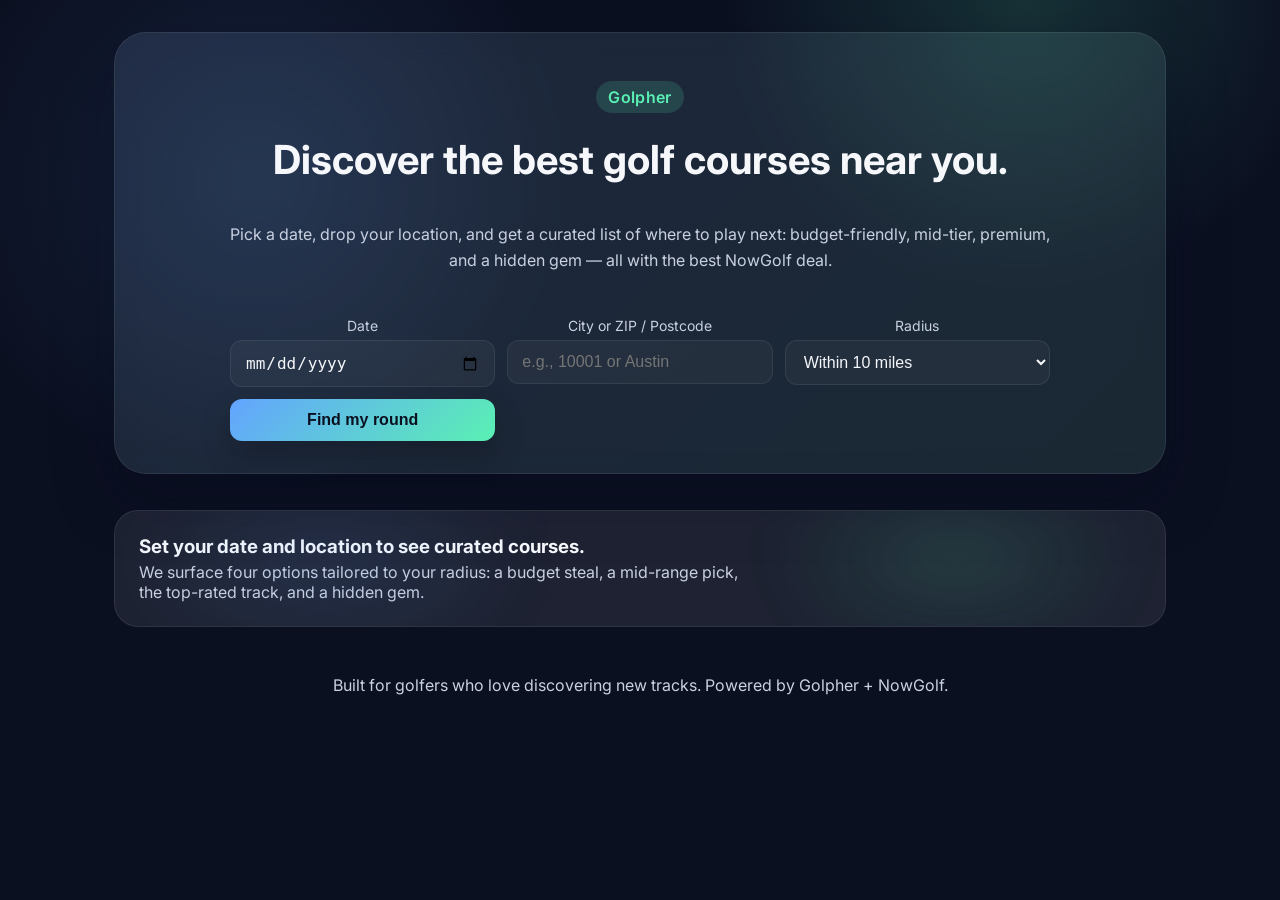
==== index.html @ 92be57af "Center hero layout and remove curated picks card" ====
<!DOCTYPE html>
<html lang="en">
<head>
  <meta charset="UTF-8" />
  <meta name="viewport" content="width=device-width, initial-scale=1.0" />
  <title>Golpher | Find Your Next Round</title>
  <link rel="preconnect" href="https://fonts.googleapis.com">
  <link rel="preconnect" href="https://fonts.gstatic.com" crossorigin>
  <link href="https://fonts.googleapis.com/css2?family=Inter:wght@400;600;700&display=swap" rel="stylesheet">
  <link rel="stylesheet" href="styles.css" />
</head>
<body>
  <div class="app-shell">
    <header class="hero">
      <div class="hero__content">
        <p class="eyebrow">Golpher</p>
        <h1>Discover the best golf courses near you.</h1>
        <p class="lede">Pick a date, drop your location, and get a curated list of where to play next: budget-friendly, mid-tier, premium, and a hidden gem — all with the best NowGolf deal.</p>
        <form id="searchForm" class="search-form">
          <div class="field">
            <label for="playDate">Date</label>
            <input type="date" id="playDate" name="playDate" required />
          </div>
          <div class="field">
            <label for="location">City or ZIP / Postcode</label>
            <input type="text" id="location" name="location" placeholder="e.g., 10001 or Austin" required />
          </div>
          <div class="field">
            <label for="radius">Radius</label>
            <select id="radius" name="radius" required>
              <option value="10">Within 10 miles</option>
              <option value="25">Within 25 miles</option>
              <option value="50">Within 50 miles</option>
            </select>
          </div>
          <button type="submit" class="primary">Find my round</button>
        </form>
      </div>
    </header>

    <main>
      <section id="results" class="results">
        <div class="placeholder">
          <div class="glow"></div>
          <h3>Set your date and location to see curated courses.</h3>
          <p>We surface four options tailored to your radius: a budget steal, a mid-range pick, the top-rated track, and a hidden gem.</p>
        </div>
      </section>
    </main>

    <footer class="footer">
      <p>Built for golfers who love discovering new tracks. Powered by Golpher + NowGolf.</p>
    </footer>
  </div>
  <script src="script.js"></script>
</body>
</html>
---- styles.css ----
:root {
  --bg: #0b1021;
  --card: rgba(255, 255, 255, 0.05);
  --card-strong: rgba(255, 255, 255, 0.08);
  --text: #f5f7fb;
  --muted: #c9d1e1;
  --accent: #5af0b3;
  --accent-2: #63a4ff;
  --danger: #ff6f91;
  --shadow: 0 25px 60px rgba(5, 10, 30, 0.35);
  --radius: 18px;
  --border: 1px solid rgba(255, 255, 255, 0.08);
}

* {
  box-sizing: border-box;
}

body {
  margin: 0;
  font-family: 'Inter', system-ui, -apple-system, sans-serif;
  background: radial-gradient(circle at 20% 20%, rgba(99, 164, 255, 0.12), transparent 25%),
    radial-gradient(circle at 80% 0%, rgba(90, 240, 179, 0.15), transparent 22%),
    var(--bg);
  color: var(--text);
  min-height: 100vh;
}

.app-shell {
  max-width: 1100px;
  margin: 0 auto;
  padding: 32px 24px 72px;
}

.hero {
  display: flex;
  flex-direction: column;
  align-items: center;
  gap: 28px;
  padding: 32px;
  border: var(--border);
  background: linear-gradient(135deg, rgba(99, 164, 255, 0.08), rgba(90, 240, 179, 0.06)), var(--card);
  backdrop-filter: blur(12px);
  border-radius: 32px;
  box-shadow: var(--shadow);
  text-align: center;
}

.hero__content {
  width: min(820px, 100%);
  display: flex;
  flex-direction: column;
  gap: 10px;
  align-items: center;
}

.hero__content h1 {
  margin: 0 0 12px;
  font-size: clamp(28px, 4vw, 40px);
}

.lede {
  color: var(--muted);
  line-height: 1.6;
  margin-bottom: 16px;
}

.eyebrow {
  display: inline-block;
  background: rgba(90, 240, 179, 0.15);
  color: var(--accent);
  padding: 6px 12px;
  border-radius: 999px;
  font-weight: 600;
  margin-bottom: 12px;
  letter-spacing: 0.02em;
}

.search-form {
  display: grid;
  grid-template-columns: repeat(auto-fit, minmax(200px, 1fr));
  gap: 12px;
  margin-top: 18px;
  width: 100%;
}

.field {
  display: flex;
  flex-direction: column;
  gap: 6px;
}

label {
  color: var(--muted);
  font-size: 14px;
}

input, select {
  padding: 12px 14px;
  border-radius: 12px;
  border: var(--border);
  background: rgba(255, 255, 255, 0.04);
  color: var(--text);
  font-size: 16px;
  outline: none;
  transition: border 0.2s ease, transform 0.2s ease;
}

input:focus, select:focus {
  border: 1px solid var(--accent);
  transform: translateY(-1px);
}

button.primary {
  border: none;
  border-radius: 12px;
  background: linear-gradient(135deg, var(--accent-2), var(--accent));
  color: #0b1021;
  font-weight: 700;
  font-size: 16px;
  cursor: pointer;
  padding: 12px 16px;
  align-self: end;
  box-shadow: 0 14px 30px rgba(0, 0, 0, 0.22);
  transition: transform 0.2s ease, box-shadow 0.2s ease;
}

button.primary:hover {
  transform: translateY(-2px);
  box-shadow: 0 20px 40px rgba(0, 0, 0, 0.28);
}

.results {
  margin-top: 36px;
  display: grid;
  grid-template-columns: repeat(auto-fit, minmax(260px, 1fr));
  gap: 16px;
}

.placeholder {
  grid-column: 1 / -1;
  background: var(--card-strong);
  border: var(--border);
  padding: 24px;
  border-radius: 24px;
  position: relative;
  overflow: hidden;
}

.placeholder h3 {
  margin: 0 0 4px;
}

.placeholder p {
  color: var(--muted);
  margin: 0;
  max-width: 620px;
}

.placeholder .glow {
  position: absolute;
  inset: 0;
  background: radial-gradient(circle at 20% 20%, rgba(99, 164, 255, 0.2), transparent 25%),
    radial-gradient(circle at 80% 0%, rgba(90, 240, 179, 0.25), transparent 22%);
  filter: blur(40px);
  opacity: 0.7;
  pointer-events: none;
}

.cards-grid {
  display: grid;
  grid-template-columns: repeat(auto-fit, minmax(260px, 1fr));
  gap: 16px;
}

.card {
  background: var(--card-strong);
  border: var(--border);
  border-radius: 22px;
  padding: 18px;
  box-shadow: var(--shadow);
  position: relative;
  overflow: hidden;
}

.card h3 {
  margin: 0 0 6px;
}

.card p {
  margin: 4px 0;
  color: var(--muted);
  line-height: 1.5;
}

.tag {
  display: inline-flex;
  align-items: center;
  gap: 6px;
  padding: 6px 10px;
  border-radius: 12px;
  background: rgba(255, 255, 255, 0.08);
  color: #fff;
  font-weight: 700;
  font-size: 12px;
  text-transform: uppercase;
  letter-spacing: 0.03em;
}

.tag--budget { color: #9af5c5; background: rgba(154, 245, 197, 0.15); }
.tag--mid { color: #e0e8ff; background: rgba(224, 232, 255, 0.13); }
.tag--best { color: #ffe8a3; background: rgba(255, 232, 163, 0.16); }
.tag--gem { color: #ffb3d6; background: rgba(255, 179, 214, 0.16); }

.row {
  display: flex;
  justify-content: space-between;
  gap: 10px;
  align-items: center;
  margin-top: 10px;
}

.primary-link {
  color: var(--accent);
  font-weight: 700;
  text-decoration: none;
  padding: 10px 12px;
  border-radius: 12px;
  border: 1px solid rgba(255, 255, 255, 0.12);
  background: rgba(255, 255, 255, 0.05);
  transition: transform 0.2s ease, border-color 0.2s ease;
}

.primary-link:hover {
  transform: translateY(-1px);
  border-color: var(--accent);
}

.price {
  font-size: 22px;
  font-weight: 700;
  color: var(--accent);
}

.subtext {
  color: var(--muted);
  font-size: 13px;
}

.course-meta {
  display: flex;
  flex-wrap: wrap;
  gap: 8px;
  margin-top: 10px;
}

.badge {
  padding: 6px 10px;
  border-radius: 12px;
  border: var(--border);
  background: rgba(255, 255, 255, 0.06);
  color: var(--muted);
  font-size: 13px;
}

button.secondary {
  margin-top: 12px;
  width: 100%;
  padding: 12px;
  border-radius: 12px;
  border: 1px solid rgba(255, 255, 255, 0.12);
  background: rgba(255, 255, 255, 0.06);
  color: var(--text);
  font-weight: 700;
  cursor: pointer;
  transition: transform 0.2s ease, border 0.2s ease;
}

button.secondary:hover {
  transform: translateY(-1px);
  border-color: var(--accent);
}

.footer {
  margin-top: 48px;
  text-align: center;
  color: var(--muted);
}

@media (max-width: 600px) {
  .app-shell {
    padding: 18px 16px 64px;
  }
  .hero {
    padding: 20px;
  }
}
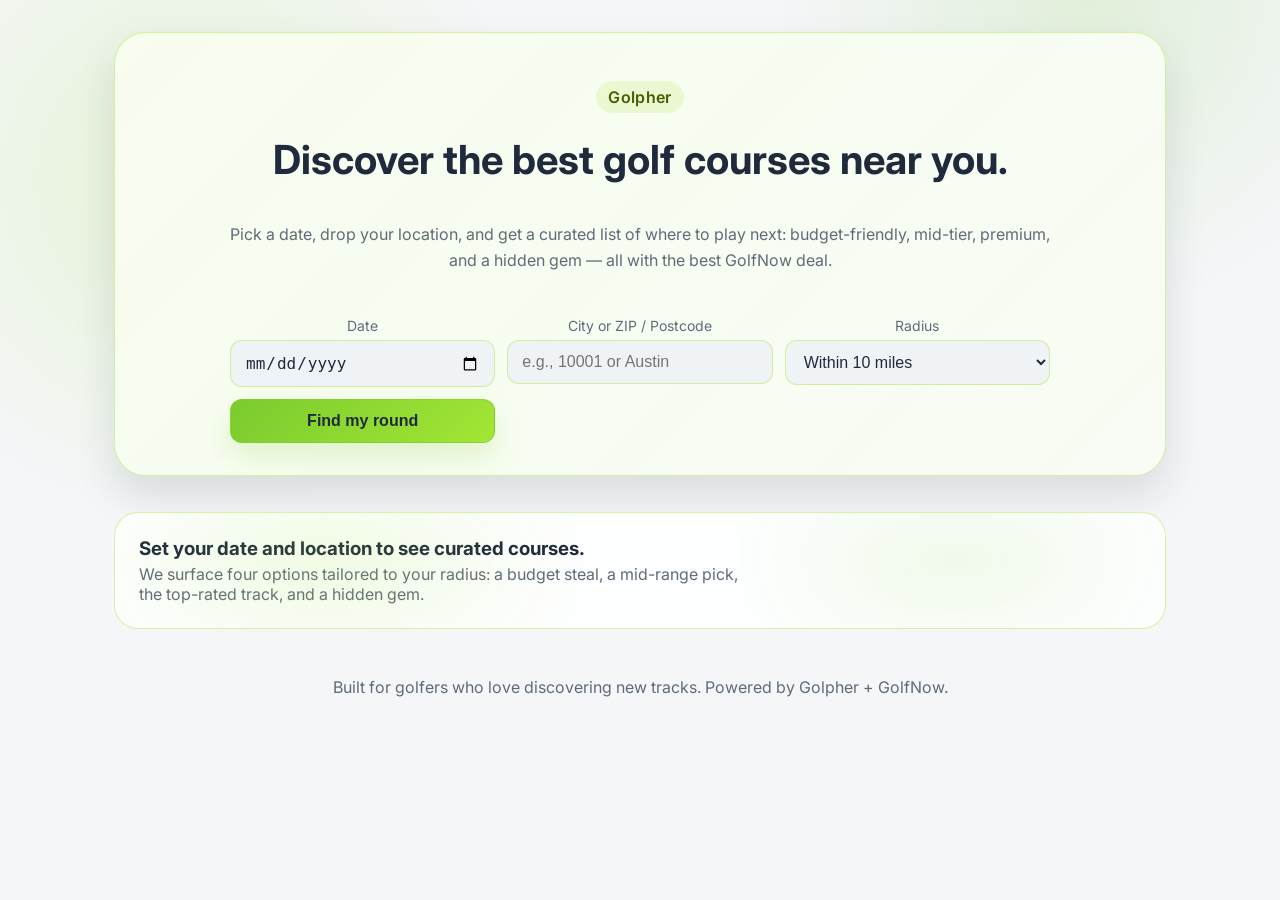
==== commit 00f57848: "Merge branch 'main' into codex/remove-curated-picks-box" ====
--- a/index.html
+++ b/index.html
@@ -15,7 +15,7 @@
       <div class="hero__content">
         <p class="eyebrow">Golpher</p>
         <h1>Discover the best golf courses near you.</h1>
-        <p class="lede">Pick a date, drop your location, and get a curated list of where to play next: budget-friendly, mid-tier, premium, and a hidden gem — all with the best NowGolf deal.</p>
+        <p class="lede">Pick a date, drop your location, and get a curated list of where to play next: budget-friendly, mid-tier, premium, and a hidden gem — all with the best GolfNow deal.</p>
         <form id="searchForm" class="search-form">
           <div class="field">
             <label for="playDate">Date</label>
@@ -49,7 +49,7 @@
     </main>
 
     <footer class="footer">
-      <p>Built for golfers who love discovering new tracks. Powered by Golpher + NowGolf.</p>
+      <p>Built for golfers who love discovering new tracks. Powered by Golpher + GolfNow.</p>
     </footer>
   </div>
   <script src="script.js"></script>
--- a/styles.css
+++ b/styles.css
@@ -1,15 +1,15 @@
 :root {
-  --bg: #0b1021;
-  --card: rgba(255, 255, 255, 0.05);
-  --card-strong: rgba(255, 255, 255, 0.08);
-  --text: #f5f7fb;
-  --muted: #c9d1e1;
-  --accent: #5af0b3;
-  --accent-2: #63a4ff;
+  --bg: #f4f6f8;
+  --card: #ffffff;
+  --card-strong: #fdfefe;
+  --text: #1f2a3d;
+  --muted: #5f6b7a;
+  --accent: #a3e635;
+  --accent-2: #7acb2e;
   --danger: #ff6f91;
-  --shadow: 0 25px 60px rgba(5, 10, 30, 0.35);
+  --shadow: 0 20px 40px rgba(31, 42, 61, 0.12);
   --radius: 18px;
-  --border: 1px solid rgba(255, 255, 255, 0.08);
+  --border: 1px solid rgba(163, 230, 53, 0.45);
 }
 
 * {
@@ -19,8 +19,8 @@
 body {
   margin: 0;
   font-family: 'Inter', system-ui, -apple-system, sans-serif;
-  background: radial-gradient(circle at 20% 20%, rgba(99, 164, 255, 0.12), transparent 25%),
-    radial-gradient(circle at 80% 0%, rgba(90, 240, 179, 0.15), transparent 22%),
+  background: radial-gradient(circle at 15% 20%, rgba(163, 230, 53, 0.18), transparent 26%),
+    radial-gradient(circle at 85% 0%, rgba(122, 203, 46, 0.15), transparent 22%),
     var(--bg);
   color: var(--text);
   min-height: 100vh;
@@ -39,7 +39,7 @@
   gap: 28px;
   padding: 32px;
   border: var(--border);
-  background: linear-gradient(135deg, rgba(99, 164, 255, 0.08), rgba(90, 240, 179, 0.06)), var(--card);
+  background: linear-gradient(135deg, rgba(163, 230, 53, 0.08), rgba(122, 203, 46, 0.05)), var(--card);
   backdrop-filter: blur(12px);
   border-radius: 32px;
   box-shadow: var(--shadow);
@@ -67,8 +67,8 @@
 
 .eyebrow {
   display: inline-block;
-  background: rgba(90, 240, 179, 0.15);
-  color: var(--accent);
+  background: rgba(163, 230, 53, 0.16);
+  color: #466000;
   padding: 6px 12px;
   border-radius: 999px;
   font-weight: 600;
@@ -99,35 +99,36 @@
   padding: 12px 14px;
   border-radius: 12px;
   border: var(--border);
-  background: rgba(255, 255, 255, 0.04);
+  background: #f0f3f5;
   color: var(--text);
   font-size: 16px;
   outline: none;
-  transition: border 0.2s ease, transform 0.2s ease;
+  transition: border 0.2s ease, transform 0.2s ease, box-shadow 0.2s ease;
 }
 
 input:focus, select:focus {
   border: 1px solid var(--accent);
+  box-shadow: 0 0 0 3px rgba(163, 230, 53, 0.25);
   transform: translateY(-1px);
 }
 
 button.primary {
-  border: none;
+  border: 1px solid rgba(122, 203, 46, 0.6);
   border-radius: 12px;
   background: linear-gradient(135deg, var(--accent-2), var(--accent));
-  color: #0b1021;
+  color: #1f2a3d;
   font-weight: 700;
   font-size: 16px;
   cursor: pointer;
   padding: 12px 16px;
   align-self: end;
-  box-shadow: 0 14px 30px rgba(0, 0, 0, 0.22);
+  box-shadow: 0 14px 30px rgba(122, 203, 46, 0.2);
   transition: transform 0.2s ease, box-shadow 0.2s ease;
 }
 
 button.primary:hover {
   transform: translateY(-2px);
-  box-shadow: 0 20px 40px rgba(0, 0, 0, 0.28);
+  box-shadow: 0 20px 40px rgba(122, 203, 46, 0.26);
 }
 
 .results {
@@ -160,125 +161,11 @@
 .placeholder .glow {
   position: absolute;
   inset: 0;
-  background: radial-gradient(circle at 20% 20%, rgba(99, 164, 255, 0.2), transparent 25%),
-    radial-gradient(circle at 80% 0%, rgba(90, 240, 179, 0.25), transparent 22%);
+  background: radial-gradient(circle at 20% 20%, rgba(163, 230, 53, 0.25), transparent 28%),
+    radial-gradient(circle at 80% 0%, rgba(122, 203, 46, 0.2), transparent 24%);
   filter: blur(40px);
   opacity: 0.7;
   pointer-events: none;
-}
-
-.cards-grid {
-  display: grid;
-  grid-template-columns: repeat(auto-fit, minmax(260px, 1fr));
-  gap: 16px;
-}
-
-.card {
-  background: var(--card-strong);
-  border: var(--border);
-  border-radius: 22px;
-  padding: 18px;
-  box-shadow: var(--shadow);
-  position: relative;
-  overflow: hidden;
-}
-
-.card h3 {
-  margin: 0 0 6px;
-}
-
-.card p {
-  margin: 4px 0;
-  color: var(--muted);
-  line-height: 1.5;
-}
-
-.tag {
-  display: inline-flex;
-  align-items: center;
-  gap: 6px;
-  padding: 6px 10px;
-  border-radius: 12px;
-  background: rgba(255, 255, 255, 0.08);
-  color: #fff;
-  font-weight: 700;
-  font-size: 12px;
-  text-transform: uppercase;
-  letter-spacing: 0.03em;
-}
-
-.tag--budget { color: #9af5c5; background: rgba(154, 245, 197, 0.15); }
-.tag--mid { color: #e0e8ff; background: rgba(224, 232, 255, 0.13); }
-.tag--best { color: #ffe8a3; background: rgba(255, 232, 163, 0.16); }
-.tag--gem { color: #ffb3d6; background: rgba(255, 179, 214, 0.16); }
-
-.row {
-  display: flex;
-  justify-content: space-between;
-  gap: 10px;
-  align-items: center;
-  margin-top: 10px;
-}
-
-.primary-link {
-  color: var(--accent);
-  font-weight: 700;
-  text-decoration: none;
-  padding: 10px 12px;
-  border-radius: 12px;
-  border: 1px solid rgba(255, 255, 255, 0.12);
-  background: rgba(255, 255, 255, 0.05);
-  transition: transform 0.2s ease, border-color 0.2s ease;
-}
-
-.primary-link:hover {
-  transform: translateY(-1px);
-  border-color: var(--accent);
-}
-
-.price {
-  font-size: 22px;
-  font-weight: 700;
-  color: var(--accent);
-}
-
-.subtext {
-  color: var(--muted);
-  font-size: 13px;
-}
-
-.course-meta {
-  display: flex;
-  flex-wrap: wrap;
-  gap: 8px;
-  margin-top: 10px;
-}
-
-.badge {
-  padding: 6px 10px;
-  border-radius: 12px;
-  border: var(--border);
-  background: rgba(255, 255, 255, 0.06);
-  color: var(--muted);
-  font-size: 13px;
-}
-
-button.secondary {
-  margin-top: 12px;
-  width: 100%;
-  padding: 12px;
-  border-radius: 12px;
-  border: 1px solid rgba(255, 255, 255, 0.12);
-  background: rgba(255, 255, 255, 0.06);
-  color: var(--text);
-  font-weight: 700;
-  cursor: pointer;
-  transition: transform 0.2s ease, border 0.2s ease;
-}
-
-button.secondary:hover {
-  transform: translateY(-1px);
-  border-color: var(--accent);
 }
 
 .footer {
@@ -286,12 +173,3 @@
   text-align: center;
   color: var(--muted);
 }
-
-@media (max-width: 600px) {
-  .app-shell {
-    padding: 18px 16px 64px;
-  }
-  .hero {
-    padding: 20px;
-  }
-}
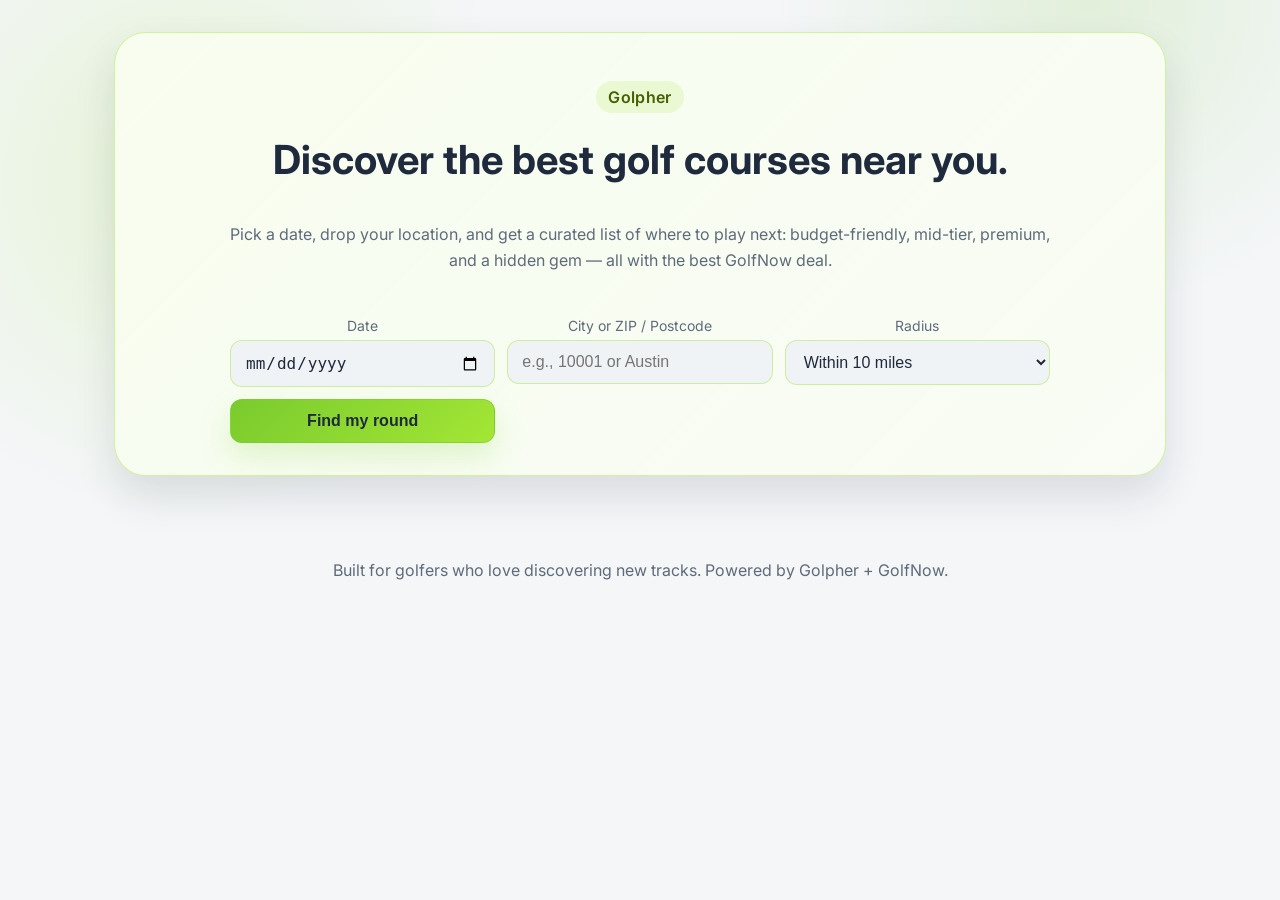
==== commit 661c0738: "Remove initial curated picks placeholder" ====
--- a/index.html
+++ b/index.html
@@ -39,13 +39,7 @@
     </header>
 
     <main>
-      <section id="results" class="results">
-        <div class="placeholder">
-          <div class="glow"></div>
-          <h3>Set your date and location to see curated courses.</h3>
-          <p>We surface four options tailored to your radius: a budget steal, a mid-range pick, the top-rated track, and a hidden gem.</p>
-        </div>
-      </section>
+      <section id="results" class="results"></section>
     </main>
 
     <footer class="footer">
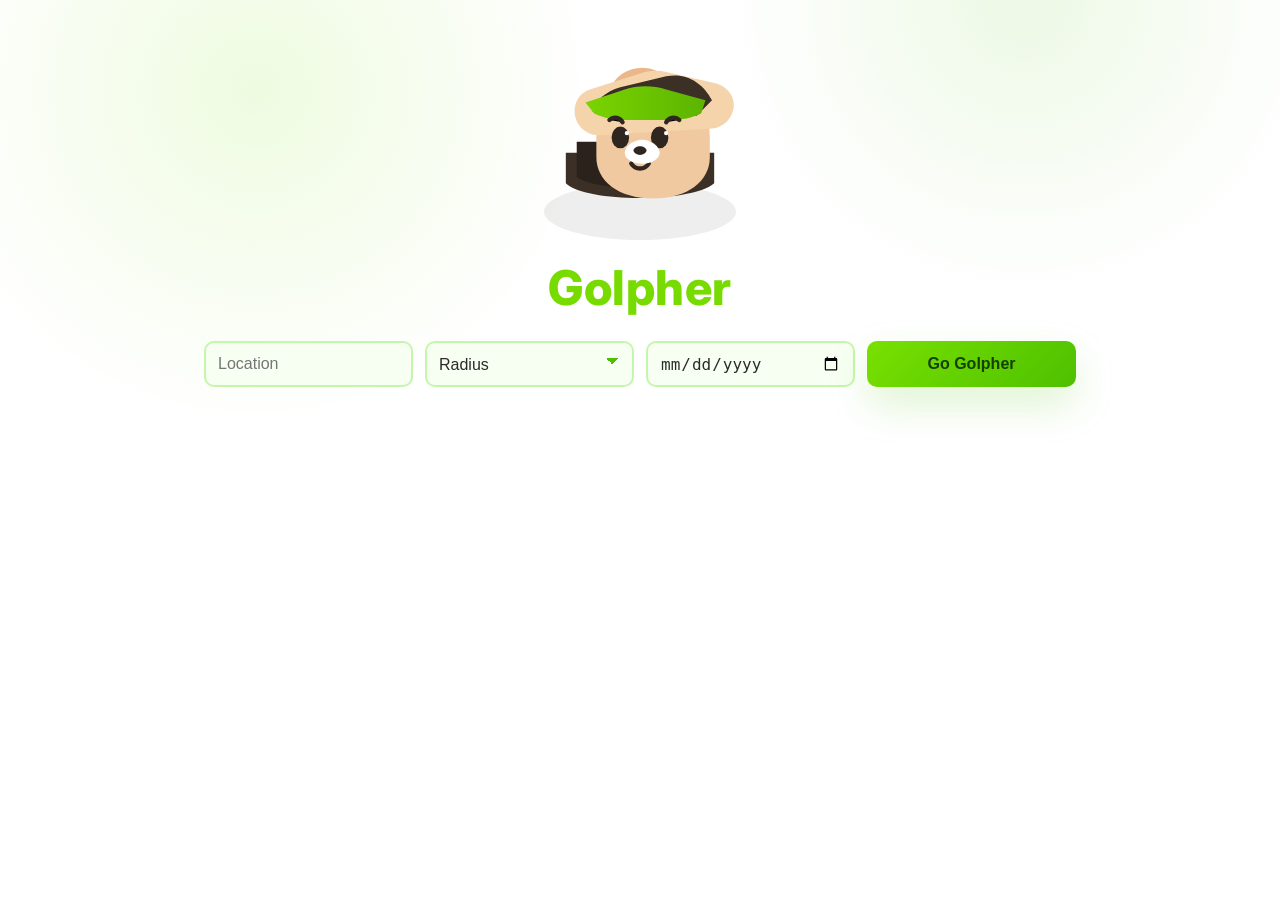
==== commit 16b7e59d: "Revamp homepage hero layout" ====
--- a/index.html
+++ b/index.html
@@ -10,41 +10,60 @@
   <link rel="stylesheet" href="styles.css" />
 </head>
 <body>
-  <div class="app-shell">
-    <header class="hero">
-      <div class="hero__content">
-        <p class="eyebrow">Golpher</p>
-        <h1>Discover the best golf courses near you.</h1>
-        <p class="lede">Pick a date, drop your location, and get a curated list of where to play next: budget-friendly, mid-tier, premium, and a hidden gem — all with the best GolfNow deal.</p>
-        <form id="searchForm" class="search-form">
-          <div class="field">
-            <label for="playDate">Date</label>
-            <input type="date" id="playDate" name="playDate" required />
-          </div>
-          <div class="field">
-            <label for="location">City or ZIP / Postcode</label>
-            <input type="text" id="location" name="location" placeholder="e.g., 10001 or Austin" required />
-          </div>
-          <div class="field">
-            <label for="radius">Radius</label>
-            <select id="radius" name="radius" required>
-              <option value="10">Within 10 miles</option>
-              <option value="25">Within 25 miles</option>
-              <option value="50">Within 50 miles</option>
-            </select>
-          </div>
-          <button type="submit" class="primary">Find my round</button>
-        </form>
+  <div class="page">
+    <header class="masthead" aria-label="Golpher logo">
+      <div class="logo-mark" role="img" aria-hidden="true">
+        <svg viewBox="0 0 220 180" xmlns="http://www.w3.org/2000/svg">
+          <defs>
+            <linearGradient id="gopher-hat" x1="0%" y1="0%" x2="100%" y2="0%">
+              <stop offset="0%" stop-color="#7ad400" />
+              <stop offset="100%" stop-color="#5cb400" />
+            </linearGradient>
+          </defs>
+          <ellipse cx="110" cy="150" rx="88" ry="26" fill="#2c2c2c" opacity="0.08" />
+          <path d="M42 124c18 18 116 18 136 0V96H42z" fill="#3c2f25" />
+          <path d="M52 118c16 14 100 14 116 0V86H52z" fill="#2b221c" />
+          <path d="M70 82c0-36 26-60 52-60s52 24 52 60v18c0 22-20 38-52 38s-52-16-52-38z" fill="#f0c9a1" />
+          <path d="M90 42c8-8 20-12 32-10 10 1 18 6 24 12-6-16-20-26-34-26-14 0-26 8-32 24z" fill="#eab78a" />
+          <path d="M72 80c-12 0-22-10-22-22 0-9 5-17 14-20l44-14c9-3 18-4 26-2l44 10c10 2 18 10 18 20 0 12-10 22-22 22z" fill="#f6d4ab" />
+          <path d="M162 62c-10 0-22-10-32-14-10-4-22-6-32-2-12 4-22 12-32 12 4-10 12-18 26-22l42-10c18-4 34 6 42 22z" fill="#3c2f25" />
+          <path d="M150 54c0-8-10-14-22-14h-36c-12 0-22 6-22 14z" fill="#2f261f" />
+          <path d="M68 60c8 4 18 6 28 6h42c10 0 20-2 28-6l4-12-36-10c-12-4-26-4-38 0l-36 12z" fill="url(#gopher-hat)" />
+          <ellipse cx="92" cy="82" rx="8" ry="10" fill="#2f261f" />
+          <ellipse cx="128" cy="82" rx="8" ry="10" fill="#2f261f" />
+          <circle cx="98" cy="78" r="2" fill="#fff" />
+          <circle cx="134" cy="78" r="2" fill="#fff" />
+          <path d="M102 106c4 6 12 6 16 0" stroke="#2f261f" stroke-width="4" stroke-linecap="round" fill="none" />
+          <path d="M96 96c0 6 8 10 16 10s16-4 16-10-8-12-16-12-16 6-16 12z" fill="#fff" />
+          <path d="M110 90c-3 0-6 2-6 4s3 4 6 4 6-2 6-4-3-4-6-4z" fill="#2f261f" />
+          <path d="M94 68c-2-4-8-6-12-2" stroke="#2f261f" stroke-width="4" stroke-linecap="round" />
+          <path d="M146 66c-4-4-10-2-12 2" stroke="#2f261f" stroke-width="4" stroke-linecap="round" />
+        </svg>
       </div>
+      <p class="wordmark">Golpher</p>
     </header>
 
-    <main>
+    <main class="content">
+      <form id="searchForm" class="search-form">
+        <label class="sr-only" for="location">Location</label>
+        <input type="text" id="location" name="location" placeholder="Location" required />
+
+        <label class="sr-only" for="radius">Radius</label>
+        <select id="radius" name="radius" required>
+          <option value="10">Radius</option>
+          <option value="10">Within 10 miles</option>
+          <option value="25">Within 25 miles</option>
+          <option value="50">Within 50 miles</option>
+        </select>
+
+        <label class="sr-only" for="playDate">Date</label>
+        <input type="date" id="playDate" name="playDate" required />
+
+        <button type="submit" class="primary">Go Golpher</button>
+      </form>
+
       <section id="results" class="results"></section>
     </main>
-
-    <footer class="footer">
-      <p>Built for golfers who love discovering new tracks. Powered by Golpher + GolfNow.</p>
-    </footer>
   </div>
   <script src="script.js"></script>
 </body>
--- a/styles.css
+++ b/styles.css
@@ -1,15 +1,13 @@
 :root {
-  --bg: #f4f6f8;
-  --card: #ffffff;
-  --card-strong: #fdfefe;
-  --text: #1f2a3d;
-  --muted: #5f6b7a;
-  --accent: #a3e635;
-  --accent-2: #7acb2e;
-  --danger: #ff6f91;
-  --shadow: 0 20px 40px rgba(31, 42, 61, 0.12);
-  --radius: 18px;
-  --border: 1px solid rgba(163, 230, 53, 0.45);
+  --bg: #ffffff;
+  --text: #2b2b2b;
+  --muted: #5b5b5b;
+  --accent: #79e100;
+  --accent-strong: #4dc000;
+  --border: #c4f7aa;
+  --field-bg: #f7fff2;
+  --shadow: 0 18px 40px rgba(77, 192, 0, 0.18);
+  --radius: 10px;
 }
 
 * {
@@ -18,158 +16,118 @@
 
 body {
   margin: 0;
+  min-height: 100vh;
   font-family: 'Inter', system-ui, -apple-system, sans-serif;
-  background: radial-gradient(circle at 15% 20%, rgba(163, 230, 53, 0.18), transparent 26%),
-    radial-gradient(circle at 85% 0%, rgba(122, 203, 46, 0.15), transparent 22%),
+  background: radial-gradient(circle at 20% 10%, rgba(121, 225, 0, 0.12), transparent 26%),
+    radial-gradient(circle at 80% 0%, rgba(77, 192, 0, 0.1), transparent 22%),
     var(--bg);
   color: var(--text);
-  min-height: 100vh;
 }
 
-.app-shell {
-  max-width: 1100px;
+.page {
+  max-width: 920px;
   margin: 0 auto;
-  padding: 32px 24px 72px;
+  padding: 48px 24px 80px;
+  text-align: center;
 }
 
-.hero {
+.masthead {
   display: flex;
   flex-direction: column;
   align-items: center;
-  gap: 28px;
-  padding: 32px;
-  border: var(--border);
-  background: linear-gradient(135deg, rgba(163, 230, 53, 0.08), rgba(122, 203, 46, 0.05)), var(--card);
-  backdrop-filter: blur(12px);
-  border-radius: 32px;
-  box-shadow: var(--shadow);
-  text-align: center;
+  gap: 10px;
+  margin-bottom: 24px;
 }
 
-.hero__content {
-  width: min(820px, 100%);
+.logo-mark {
+  width: 240px;
+  max-width: 80vw;
+}
+
+.wordmark {
+  margin: 0;
+  font-size: clamp(36px, 6vw, 48px);
+  font-weight: 800;
+  color: #77db00;
+  letter-spacing: 0.01em;
+}
+
+.content {
   display: flex;
   flex-direction: column;
-  gap: 10px;
   align-items: center;
-}
-
-.hero__content h1 {
-  margin: 0 0 12px;
-  font-size: clamp(28px, 4vw, 40px);
-}
-
-.lede {
-  color: var(--muted);
-  line-height: 1.6;
-  margin-bottom: 16px;
-}
-
-.eyebrow {
-  display: inline-block;
-  background: rgba(163, 230, 53, 0.16);
-  color: #466000;
-  padding: 6px 12px;
-  border-radius: 999px;
-  font-weight: 600;
-  margin-bottom: 12px;
-  letter-spacing: 0.02em;
+  gap: 24px;
 }
 
 .search-form {
   display: grid;
   grid-template-columns: repeat(auto-fit, minmax(200px, 1fr));
   gap: 12px;
-  margin-top: 18px;
+  width: min(900px, 100%);
+  align-items: center;
+  justify-items: stretch;
+}
+
+.search-form input,
+.search-form select {
+  height: 46px;
+  padding: 10px 12px;
+  border-radius: var(--radius);
+  border: 2px solid var(--border);
+  background: var(--field-bg);
+  font-size: 16px;
+  color: var(--text);
+  outline: none;
+  transition: border 0.2s ease, box-shadow 0.2s ease, transform 0.2s ease;
   width: 100%;
 }
 
-.field {
-  display: flex;
-  flex-direction: column;
-  gap: 6px;
-}
-
-label {
-  color: var(--muted);
-  font-size: 14px;
-}
-
-input, select {
-  padding: 12px 14px;
-  border-radius: 12px;
-  border: var(--border);
-  background: #f0f3f5;
-  color: var(--text);
-  font-size: 16px;
-  outline: none;
-  transition: border 0.2s ease, transform 0.2s ease, box-shadow 0.2s ease;
-}
-
-input:focus, select:focus {
-  border: 1px solid var(--accent);
-  box-shadow: 0 0 0 3px rgba(163, 230, 53, 0.25);
+.search-form input:focus,
+.search-form select:focus {
+  border-color: var(--accent);
+  box-shadow: 0 0 0 4px rgba(121, 225, 0, 0.25);
   transform: translateY(-1px);
 }
 
+.search-form select {
+  appearance: none;
+  background-image: linear-gradient(45deg, transparent 50%, var(--accent-strong) 50%),
+    linear-gradient(135deg, var(--accent-strong) 50%, transparent 50%);
+  background-position: calc(100% - 20px) calc(50% - 3px), calc(100% - 14px) calc(50% - 3px);
+  background-size: 6px 6px;
+  background-repeat: no-repeat;
+}
+
 button.primary {
-  border: 1px solid rgba(122, 203, 46, 0.6);
-  border-radius: 12px;
-  background: linear-gradient(135deg, var(--accent-2), var(--accent));
-  color: #1f2a3d;
-  font-weight: 700;
+  height: 46px;
+  border: none;
+  border-radius: var(--radius);
+  background: linear-gradient(135deg, var(--accent), var(--accent-strong));
+  color: #154000;
   font-size: 16px;
+  font-weight: 800;
   cursor: pointer;
-  padding: 12px 16px;
-  align-self: end;
-  box-shadow: 0 14px 30px rgba(122, 203, 46, 0.2);
-  transition: transform 0.2s ease, box-shadow 0.2s ease;
+  box-shadow: var(--shadow);
+  transition: transform 0.18s ease, box-shadow 0.18s ease;
 }
 
 button.primary:hover {
   transform: translateY(-2px);
-  box-shadow: 0 20px 40px rgba(122, 203, 46, 0.26);
+  box-shadow: 0 24px 46px rgba(77, 192, 0, 0.22);
 }
 
 .results {
-  margin-top: 36px;
-  display: grid;
-  grid-template-columns: repeat(auto-fit, minmax(260px, 1fr));
-  gap: 16px;
+  width: 100%;
 }
 
-.placeholder {
-  grid-column: 1 / -1;
-  background: var(--card-strong);
-  border: var(--border);
-  padding: 24px;
-  border-radius: 24px;
-  position: relative;
+.sr-only {
+  position: absolute;
+  width: 1px;
+  height: 1px;
+  padding: 0;
+  margin: -1px;
   overflow: hidden;
+  clip: rect(0, 0, 0, 0);
+  white-space: nowrap;
+  border: 0;
 }
-
-.placeholder h3 {
-  margin: 0 0 4px;
-}
-
-.placeholder p {
-  color: var(--muted);
-  margin: 0;
-  max-width: 620px;
-}
-
-.placeholder .glow {
-  position: absolute;
-  inset: 0;
-  background: radial-gradient(circle at 20% 20%, rgba(163, 230, 53, 0.25), transparent 28%),
-    radial-gradient(circle at 80% 0%, rgba(122, 203, 46, 0.2), transparent 24%);
-  filter: blur(40px);
-  opacity: 0.7;
-  pointer-events: none;
-}
-
-.footer {
-  margin-top: 48px;
-  text-align: center;
-  color: var(--muted);
-}
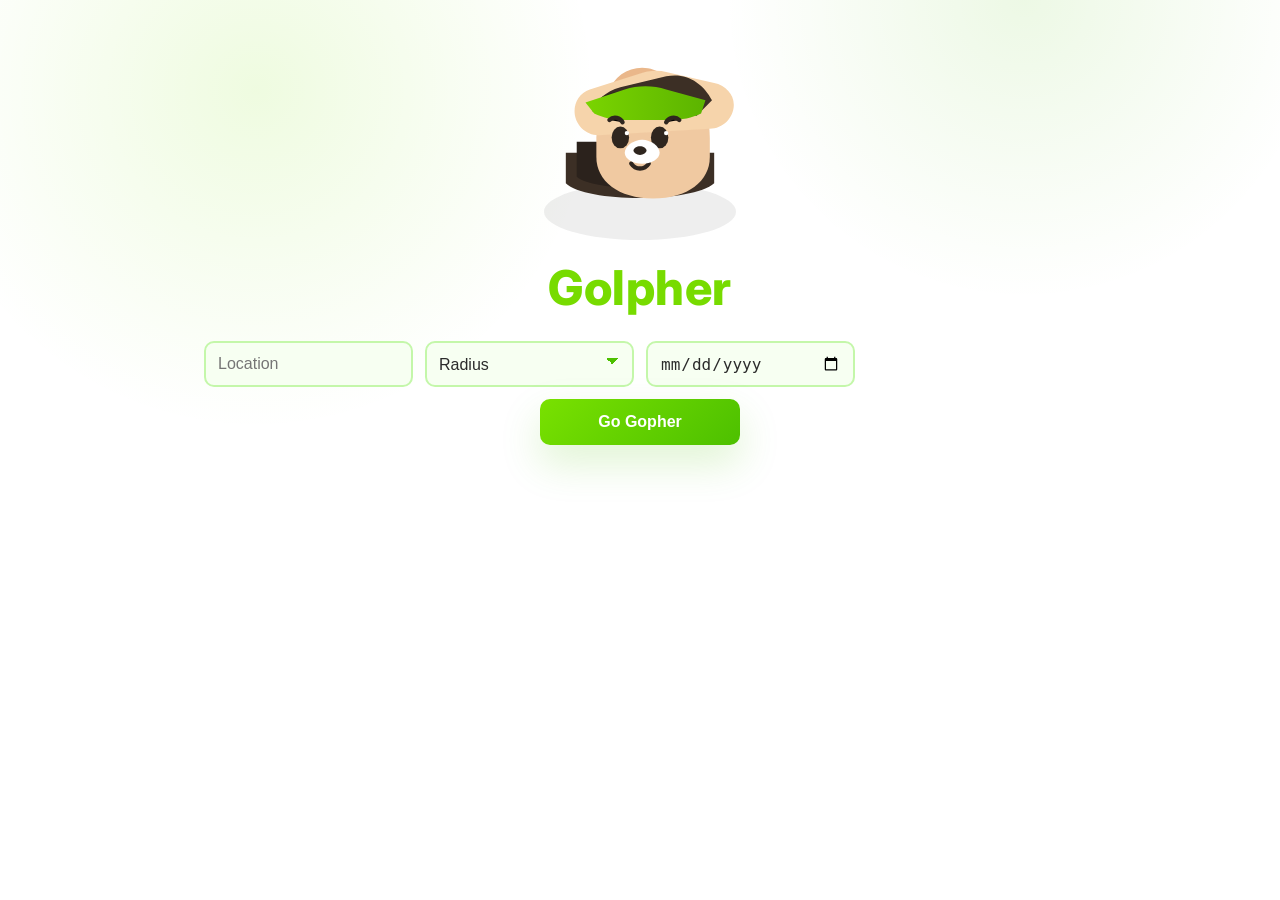
==== commit fb05995f: "Center search button and update label" ====
--- a/index.html
+++ b/index.html
@@ -59,7 +59,7 @@
         <label class="sr-only" for="playDate">Date</label>
         <input type="date" id="playDate" name="playDate" required />
 
-        <button type="submit" class="primary">Go Golpher</button>
+        <button type="submit" class="primary">Go Gopher</button>
       </form>
 
       <section id="results" class="results"></section>
--- a/styles.css
+++ b/styles.css
@@ -103,12 +103,15 @@
   border: none;
   border-radius: var(--radius);
   background: linear-gradient(135deg, var(--accent), var(--accent-strong));
-  color: #154000;
+  color: #ffffff;
   font-size: 16px;
   font-weight: 800;
   cursor: pointer;
   box-shadow: var(--shadow);
   transition: transform 0.18s ease, box-shadow 0.18s ease;
+  grid-column: 1 / -1;
+  justify-self: center;
+  width: 200px;
 }
 
 button.primary:hover {
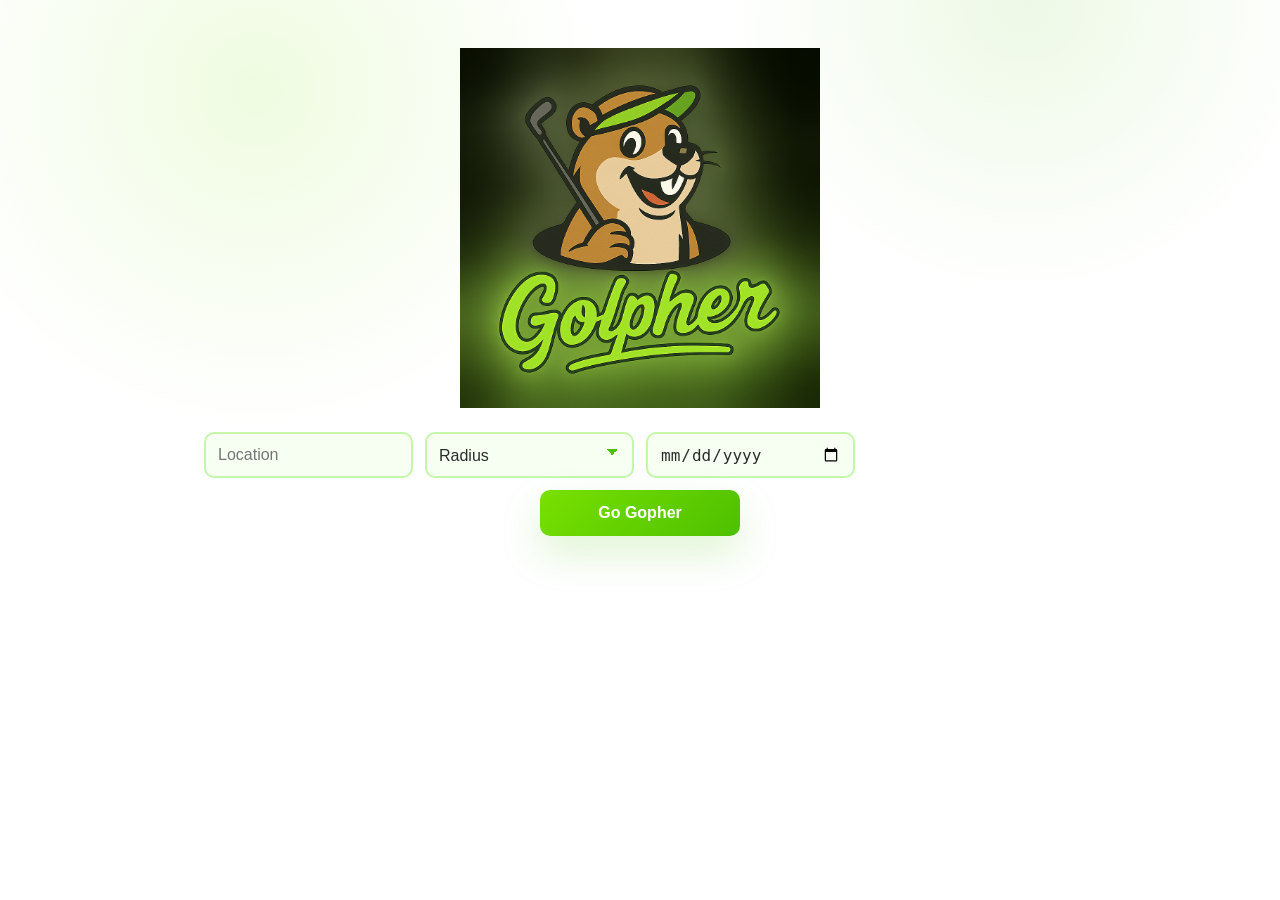
==== commit 1fa08eaa: "Inline logo image" ====
--- a/index.html
+++ b/index.html
@@ -12,35 +12,7 @@
 <body>
   <div class="page">
     <header class="masthead" aria-label="Golpher logo">
-      <div class="logo-mark" role="img" aria-hidden="true">
-        <svg viewBox="0 0 220 180" xmlns="http://www.w3.org/2000/svg">
-          <defs>
-            <linearGradient id="gopher-hat" x1="0%" y1="0%" x2="100%" y2="0%">
-              <stop offset="0%" stop-color="#7ad400" />
-              <stop offset="100%" stop-color="#5cb400" />
-            </linearGradient>
-          </defs>
-          <ellipse cx="110" cy="150" rx="88" ry="26" fill="#2c2c2c" opacity="0.08" />
-          <path d="M42 124c18 18 116 18 136 0V96H42z" fill="#3c2f25" />
-          <path d="M52 118c16 14 100 14 116 0V86H52z" fill="#2b221c" />
-          <path d="M70 82c0-36 26-60 52-60s52 24 52 60v18c0 22-20 38-52 38s-52-16-52-38z" fill="#f0c9a1" />
-          <path d="M90 42c8-8 20-12 32-10 10 1 18 6 24 12-6-16-20-26-34-26-14 0-26 8-32 24z" fill="#eab78a" />
-          <path d="M72 80c-12 0-22-10-22-22 0-9 5-17 14-20l44-14c9-3 18-4 26-2l44 10c10 2 18 10 18 20 0 12-10 22-22 22z" fill="#f6d4ab" />
-          <path d="M162 62c-10 0-22-10-32-14-10-4-22-6-32-2-12 4-22 12-32 12 4-10 12-18 26-22l42-10c18-4 34 6 42 22z" fill="#3c2f25" />
-          <path d="M150 54c0-8-10-14-22-14h-36c-12 0-22 6-22 14z" fill="#2f261f" />
-          <path d="M68 60c8 4 18 6 28 6h42c10 0 20-2 28-6l4-12-36-10c-12-4-26-4-38 0l-36 12z" fill="url(#gopher-hat)" />
-          <ellipse cx="92" cy="82" rx="8" ry="10" fill="#2f261f" />
-          <ellipse cx="128" cy="82" rx="8" ry="10" fill="#2f261f" />
-          <circle cx="98" cy="78" r="2" fill="#fff" />
-          <circle cx="134" cy="78" r="2" fill="#fff" />
-          <path d="M102 106c4 6 12 6 16 0" stroke="#2f261f" stroke-width="4" stroke-linecap="round" fill="none" />
-          <path d="M96 96c0 6 8 10 16 10s16-4 16-10-8-12-16-12-16 6-16 12z" fill="#fff" />
-          <path d="M110 90c-3 0-6 2-6 4s3 4 6 4 6-2 6-4-3-4-6-4z" fill="#2f261f" />
-          <path d="M94 68c-2-4-8-6-12-2" stroke="#2f261f" stroke-width="4" stroke-linecap="round" />
-          <path d="M146 66c-4-4-10-2-12 2" stroke="#2f261f" stroke-width="4" stroke-linecap="round" />
-        </svg>
-      </div>
-      <p class="wordmark">Golpher</p>
+      <img id="logoImage" alt="Golpher logo" class="logo-image" loading="lazy" />
     </header>
 
     <main class="content">
--- a/styles.css
+++ b/styles.css
@@ -39,17 +39,10 @@
   margin-bottom: 24px;
 }
 
-.logo-mark {
-  width: 240px;
-  max-width: 80vw;
-}
-
-.wordmark {
-  margin: 0;
-  font-size: clamp(36px, 6vw, 48px);
-  font-weight: 800;
-  color: #77db00;
-  letter-spacing: 0.01em;
+.logo-image {
+  width: min(360px, 80vw);
+  height: auto;
+  display: block;
 }
 
 .content {
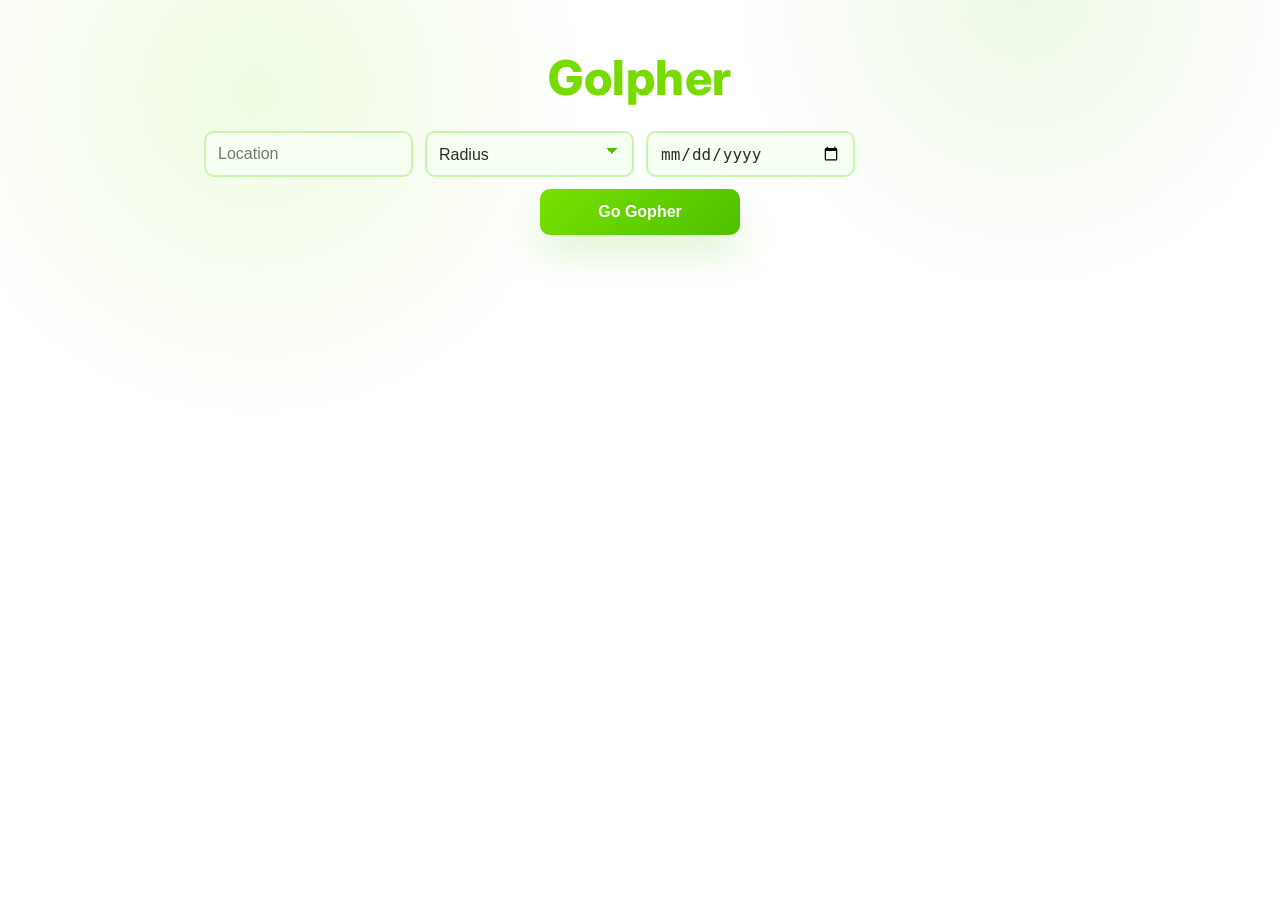
==== commit 5a09c6ed: "Remove logo from header" ====
--- a/index.html
+++ b/index.html
@@ -11,8 +11,8 @@
 </head>
 <body>
   <div class="page">
-    <header class="masthead" aria-label="Golpher logo">
-      <img id="logoImage" alt="Golpher logo" class="logo-image" loading="lazy" />
+    <header class="masthead" aria-label="Golpher wordmark">
+      <p class="wordmark">Golpher</p>
     </header>
 
     <main class="content">
--- a/styles.css
+++ b/styles.css
@@ -39,10 +39,12 @@
   margin-bottom: 24px;
 }
 
-.logo-image {
-  width: min(360px, 80vw);
-  height: auto;
-  display: block;
+.wordmark {
+  margin: 0;
+  font-size: clamp(36px, 6vw, 48px);
+  font-weight: 800;
+  color: #77db00;
+  letter-spacing: 0.01em;
 }
 
 .content {
@@ -105,11 +107,34 @@
   grid-column: 1 / -1;
   justify-self: center;
   width: 200px;
+  display: inline-flex;
+  align-items: center;
+  justify-content: center;
+  margin-left: auto;
+  margin-right: auto;
 }
 
 button.primary:hover {
   transform: translateY(-2px);
   box-shadow: 0 24px 46px rgba(77, 192, 0, 0.22);
+}
+
+button.secondary {
+  width: 100%;
+  padding: 12px 14px;
+  border: none;
+  border-radius: var(--radius);
+  background: #2b2b2b;
+  color: #ffffff;
+  font-size: 15px;
+  font-weight: 700;
+  cursor: pointer;
+  transition: transform 0.18s ease, box-shadow 0.18s ease;
+}
+
+button.secondary:hover {
+  transform: translateY(-2px);
+  box-shadow: 0 18px 32px rgba(0, 0, 0, 0.18);
 }
 
 .results {
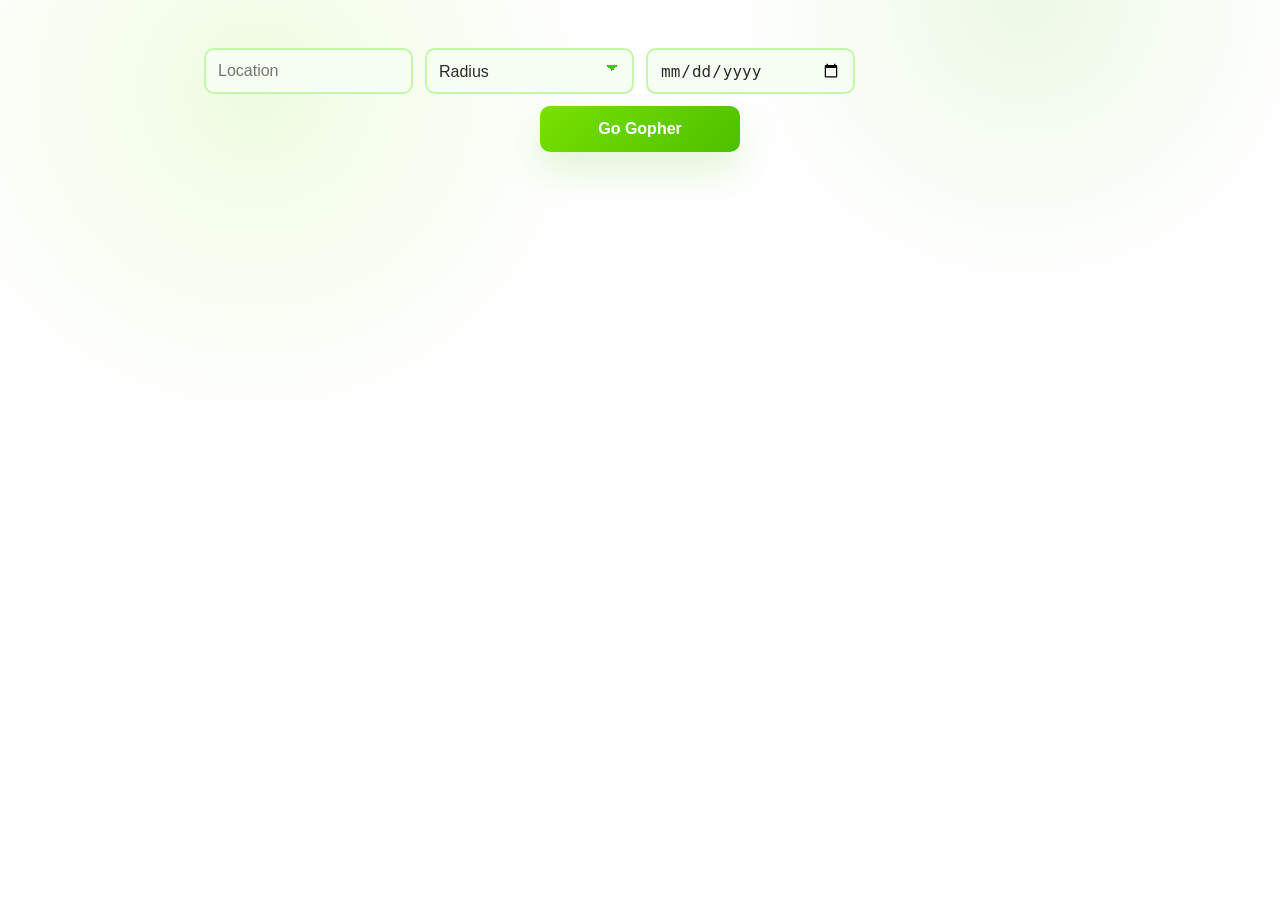
==== commit 080f8ded: "Remove header wordmark" ====
--- a/index.html
+++ b/index.html
@@ -11,10 +11,6 @@
 </head>
 <body>
   <div class="page">
-    <header class="masthead" aria-label="Golpher wordmark">
-      <p class="wordmark">Golpher</p>
-    </header>
-
     <main class="content">
       <form id="searchForm" class="search-form">
         <label class="sr-only" for="location">Location</label>
--- a/styles.css
+++ b/styles.css
@@ -29,22 +29,6 @@
   margin: 0 auto;
   padding: 48px 24px 80px;
   text-align: center;
-}
-
-.masthead {
-  display: flex;
-  flex-direction: column;
-  align-items: center;
-  gap: 10px;
-  margin-bottom: 24px;
-}
-
-.wordmark {
-  margin: 0;
-  font-size: clamp(36px, 6vw, 48px);
-  font-weight: 800;
-  color: #77db00;
-  letter-spacing: 0.01em;
 }
 
 .content {
